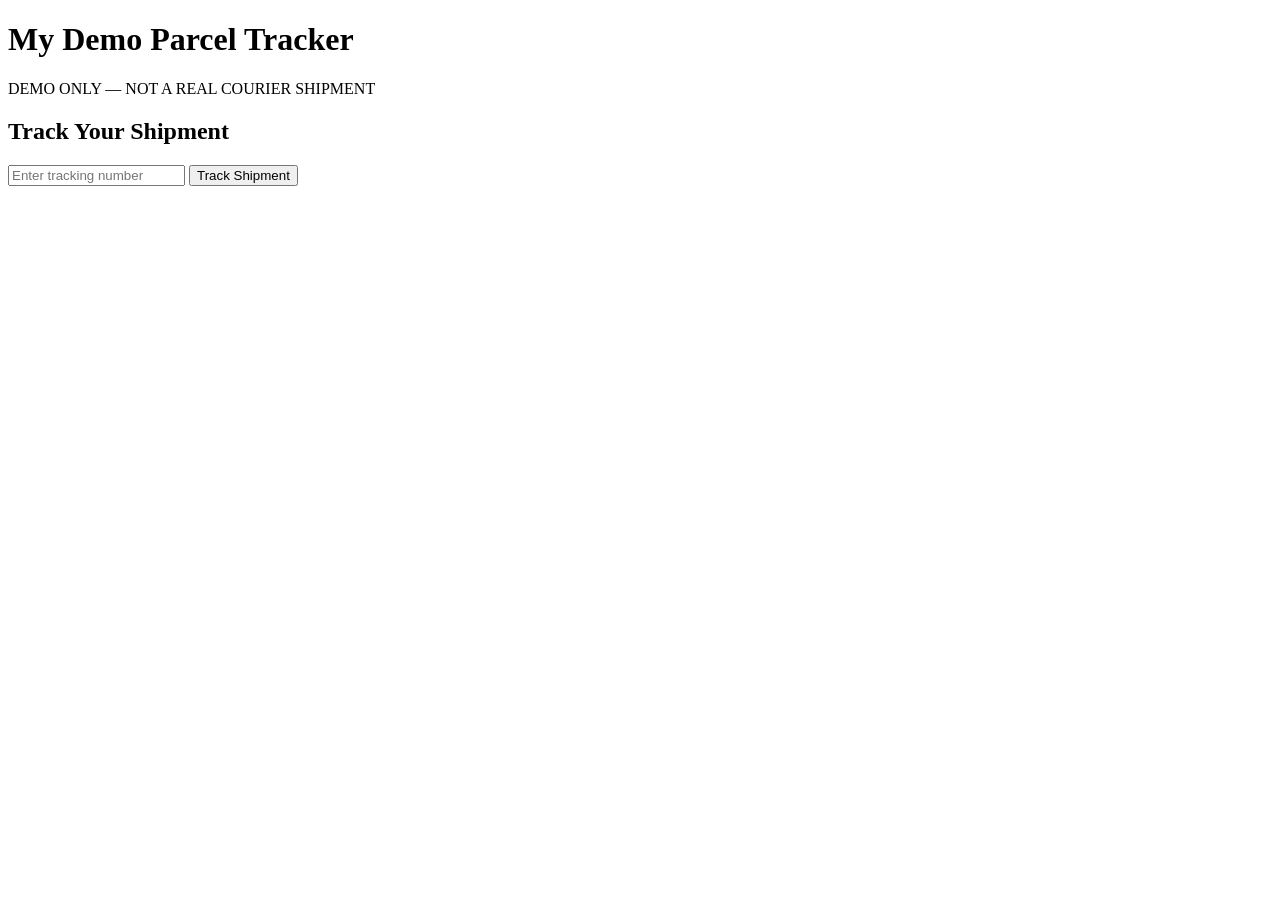
==== index.html @ f217de69 "Add files via upload" ====
<!DOCTYPE html>
<script src="script.js"></script>
<html>
<head>
    <title>My Demo Tracker</title>
</head>

<body>

    <h1>My Demo Parcel Tracker</h1>

    <p>DEMO ONLY — NOT A REAL COURIER SHIPMENT</p>

    <h2>Track Your Shipment</h2>

<input type="text" id="trackingCode" placeholder="Enter tracking number">
    <button onclick="trackShipment()">Track Shipment</button>
<div id="trackingResult"></div>

</body>
</html>
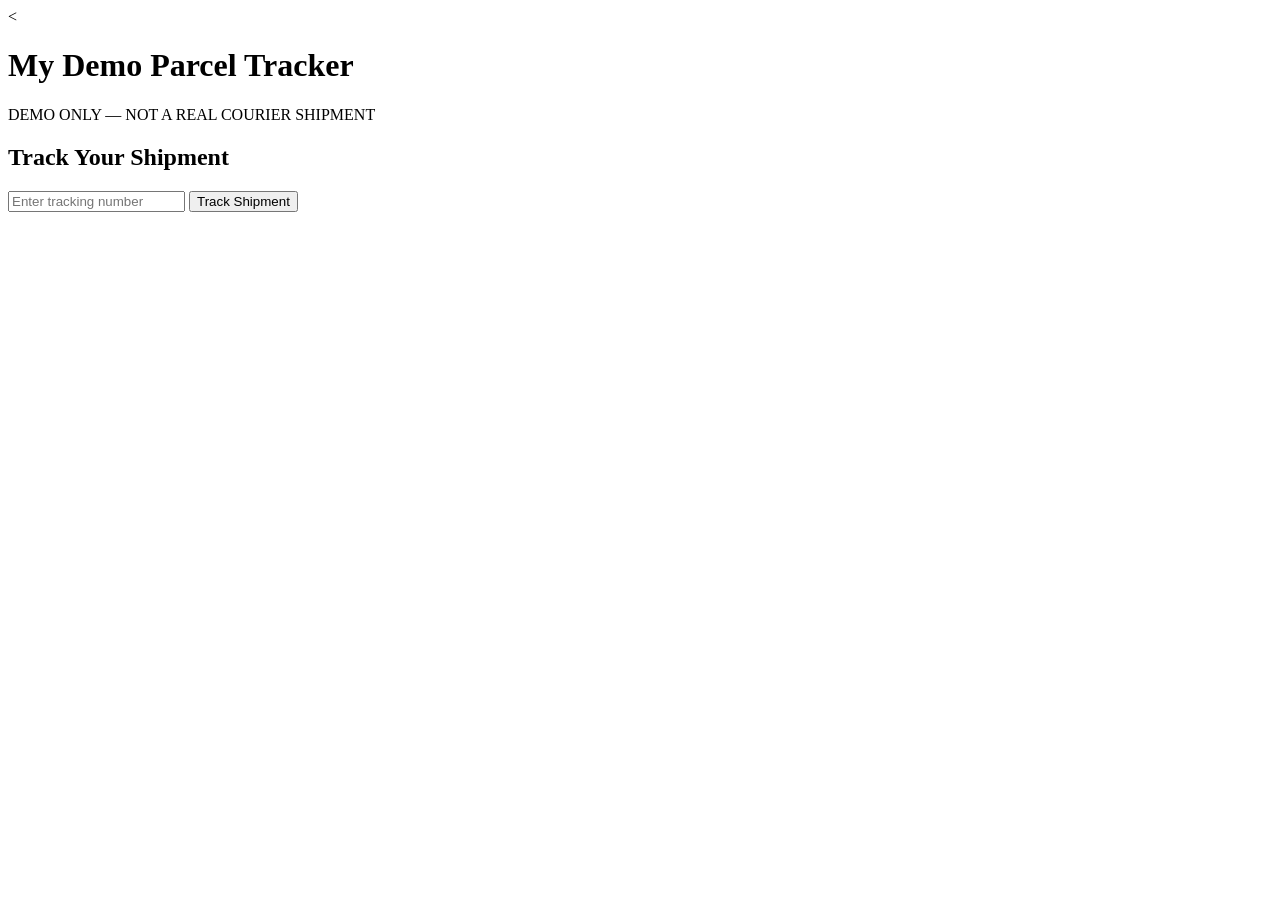
==== commit ef3b197a: "Add files via upload" ====
--- a/index.html
+++ b/index.html
@@ -1,8 +1,8 @@
-<!DOCTYPE html>
-<script src="script.js"></script>
+<<!DOCTYPE html>
 <html>
 <head>
     <title>My Demo Tracker</title>
+    <link rel="stylesheet" href="style.css">
 </head>
 
 <body>
@@ -13,9 +13,13 @@
 
     <h2>Track Your Shipment</h2>
 
-<input type="text" id="trackingCode" placeholder="Enter tracking number">
+    <input type="text" id="trackingCode" placeholder="Enter tracking number">
+
     <button onclick="trackShipment()">Track Shipment</button>
-<div id="trackingResult"></div>
+
+    <div id="trackingResult"></div>
+
+    <script src="script.js"></script>
 
 </body>
 </html>
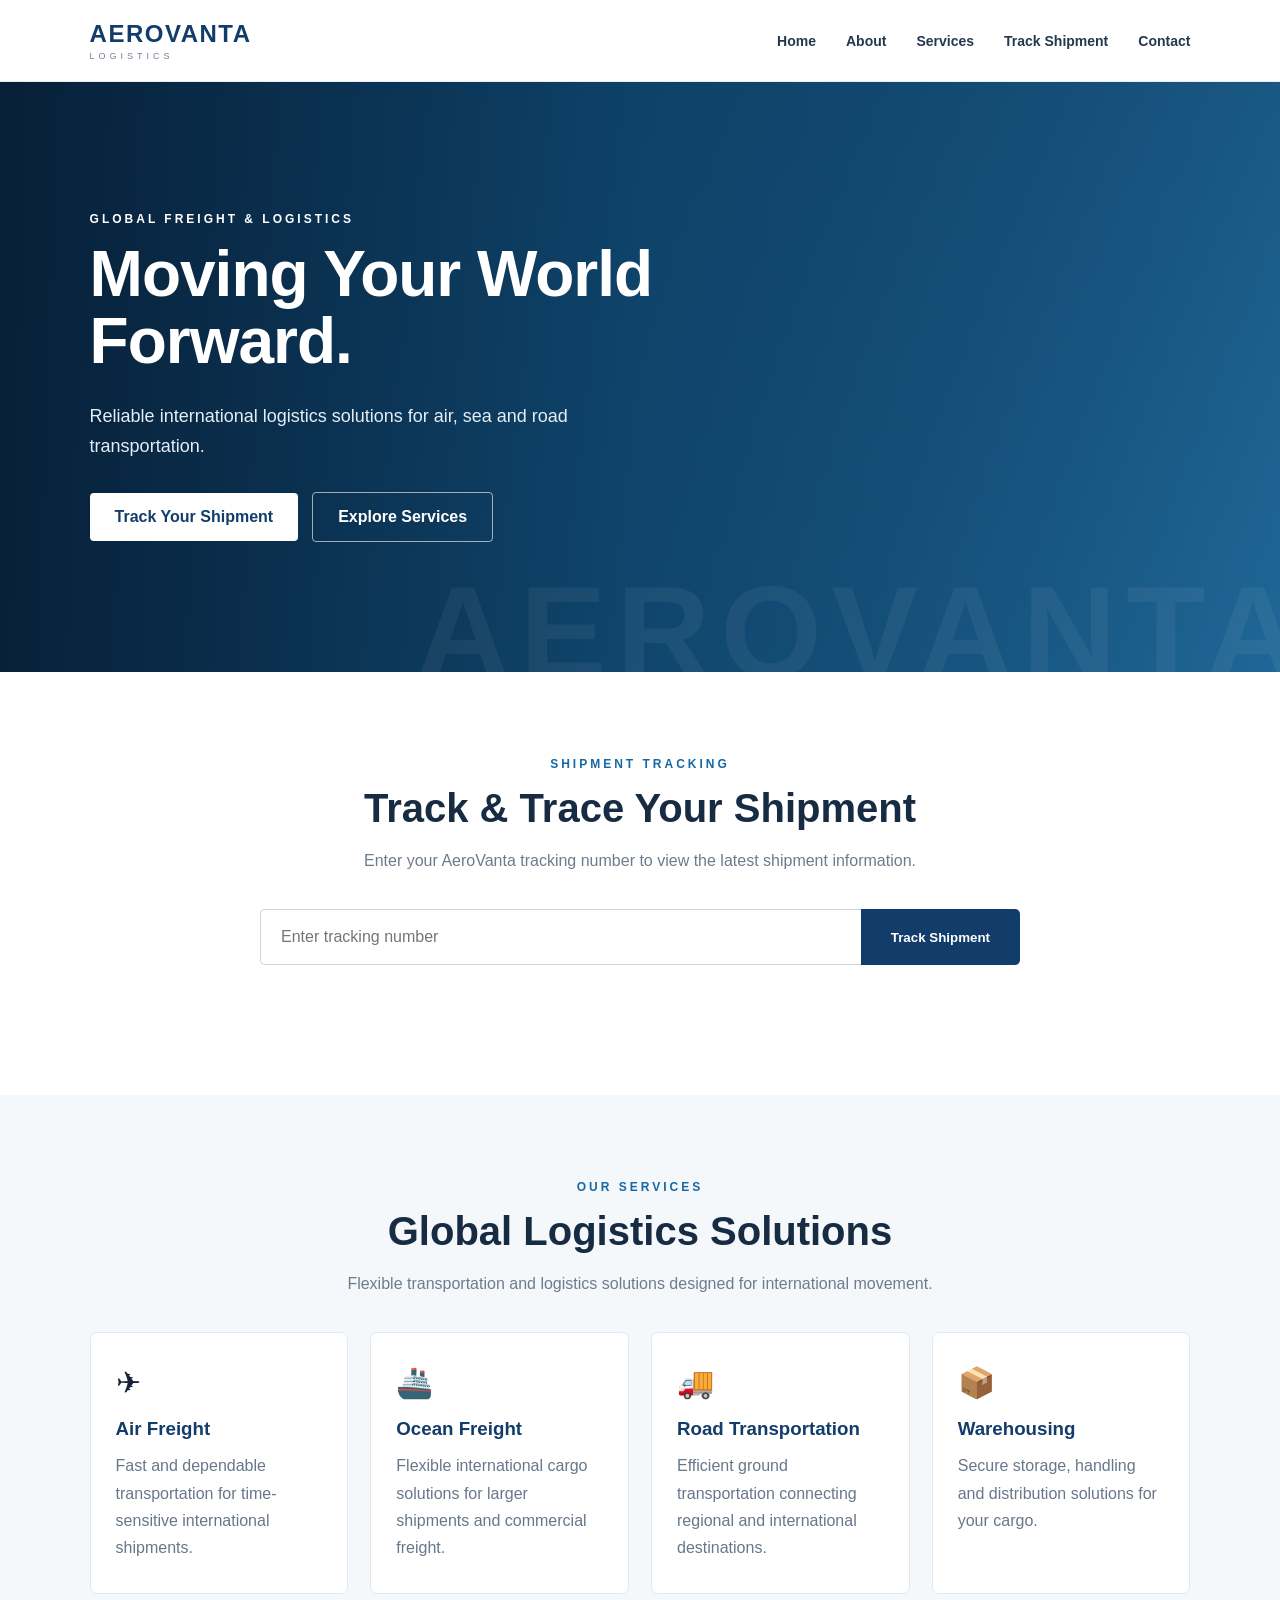
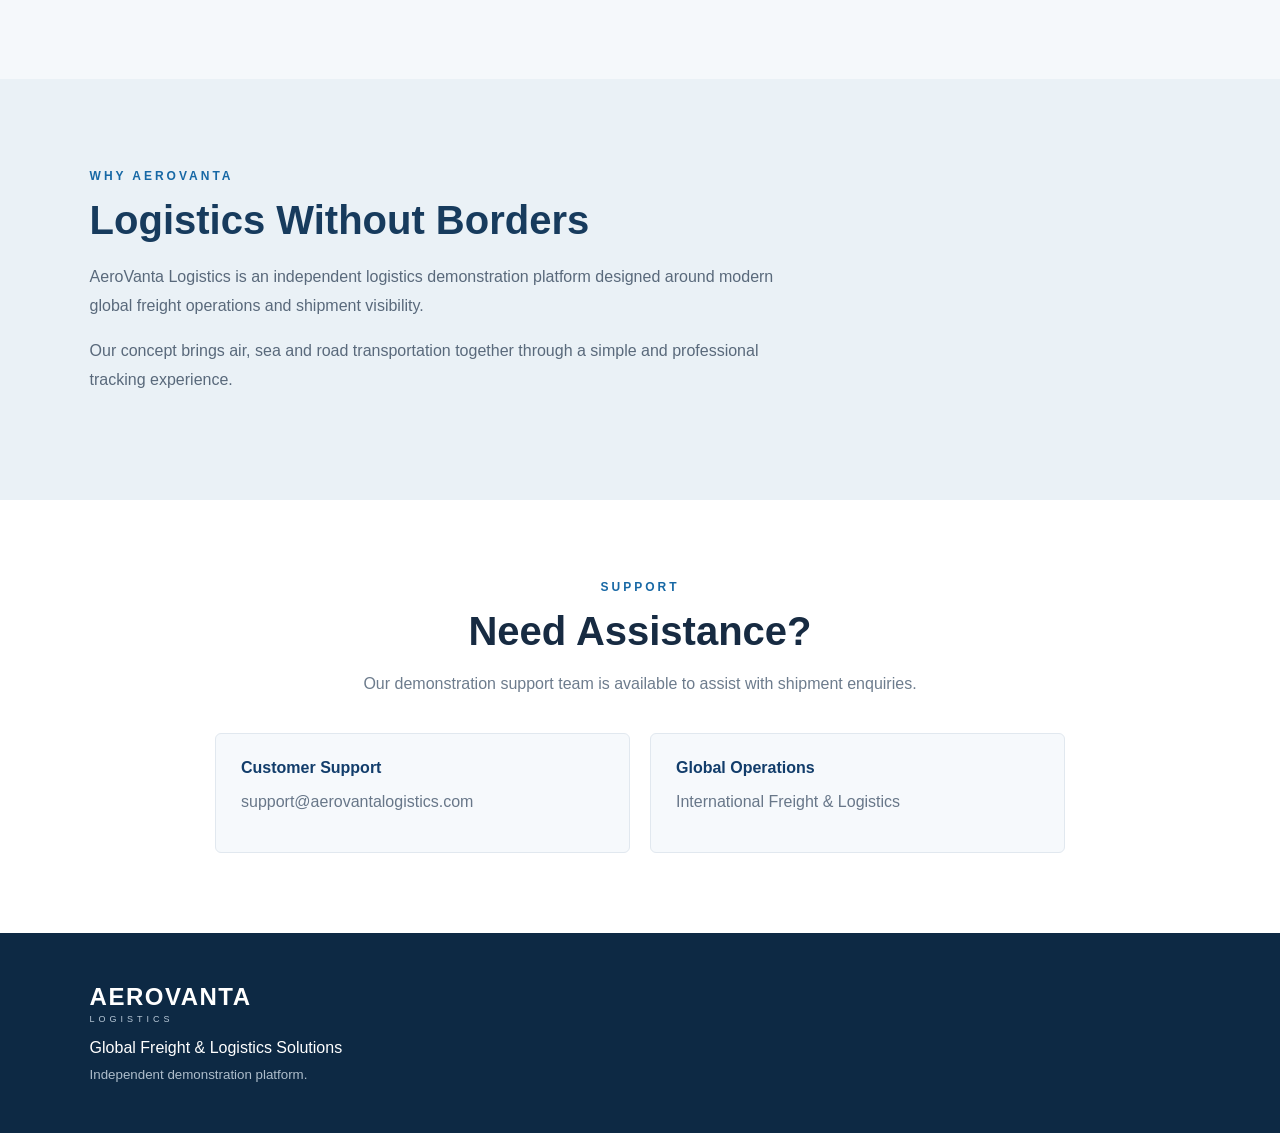
==== commit 5b674967: "Add files via upload" ====
--- a/index.html
+++ b/index.html
@@ -1,23 +1,316 @@
-<<!DOCTYPE html>
-<html>
+<!DOCTYPE html>
+<html lang="en">
 <head>
-    <title>My Demo Tracker</title>
+    <meta charset="UTF-8">
+    <meta name="viewport" content="width=device-width, initial-scale=1.0">
+
+    <title>AeroVanta Logistics</title>
+
     <link rel="stylesheet" href="style.css">
 </head>
 
 <body>
 
-    <h1>My Demo Parcel Tracker</h1>
-
-    <p>DEMO ONLY — NOT A REAL COURIER SHIPMENT</p>
-
-    <h2>Track Your Shipment</h2>
-
-    <input type="text" id="trackingCode" placeholder="Enter tracking number">
-
-    <button onclick="trackShipment()">Track Shipment</button>
-
-    <div id="trackingResult"></div>
+    <!-- HEADER -->
+
+    <header class="site-header">
+
+        <div class="logo">
+            <strong>AEROVANTA</strong>
+            <span>LOGISTICS</span>
+        </div>
+
+        <nav>
+            <a href="#">Home</a>
+            <a href="#about">About</a>
+            <a href="#services">Services</a>
+            <a href="#tracking">Track Shipment</a>
+            <a href="#contact">Contact</a>
+        </nav>
+
+    </header>
+
+
+    <!-- HERO -->
+
+    <section class="hero">
+
+        <div class="hero-overlay"></div>
+
+        <div class="hero-content">
+
+            <p class="eyebrow">
+                GLOBAL FREIGHT & LOGISTICS
+            </p>
+
+            <h1>
+                Moving Your World<br>
+                Forward.
+            </h1>
+
+            <p class="hero-text">
+                Reliable international logistics solutions for
+                air, sea and road transportation.
+            </p>
+
+            <div class="hero-actions">
+
+                <a href="#tracking" class="hero-button">
+                    Track Your Shipment
+                </a>
+
+                <a href="#services" class="hero-secondary">
+                    Explore Services
+                </a>
+
+            </div>
+
+        </div>
+
+    </section>
+
+
+    <!-- TRACKING -->
+
+    <section class="tracking-section" id="tracking">
+
+        <div class="section-heading">
+
+            <p class="eyebrow">
+                SHIPMENT TRACKING
+            </p>
+
+            <h2>
+                Track & Trace Your Shipment
+            </h2>
+
+            <p>
+                Enter your AeroVanta tracking number to view
+                the latest shipment information.
+            </p>
+
+        </div>
+
+
+        <div class="tracking-search">
+
+            <input
+                type="text"
+                id="trackingCode"
+                placeholder="Enter tracking number"
+            >
+
+            <button onclick="trackShipment()">
+                Track Shipment
+            </button>
+
+        </div>
+
+
+        <div id="trackingResult"></div>
+
+    </section>
+
+
+    <!-- SERVICES -->
+
+    <section class="services-section" id="services">
+
+        <div class="section-heading">
+
+            <p class="eyebrow">
+                OUR SERVICES
+            </p>
+
+            <h2>
+                Global Logistics Solutions
+            </h2>
+
+            <p>
+                Flexible transportation and logistics solutions
+                designed for international movement.
+            </p>
+
+        </div>
+
+
+        <div class="service-grid">
+
+            <div class="service-card">
+
+                <div class="service-icon">✈</div>
+
+                <h3>
+                    Air Freight
+                </h3>
+
+                <p>
+                    Fast and dependable transportation for
+                    time-sensitive international shipments.
+                </p>
+
+            </div>
+
+
+            <div class="service-card">
+
+                <div class="service-icon">🚢</div>
+
+                <h3>
+                    Ocean Freight
+                </h3>
+
+                <p>
+                    Flexible international cargo solutions
+                    for larger shipments and commercial freight.
+                </p>
+
+            </div>
+
+
+            <div class="service-card">
+
+                <div class="service-icon">🚚</div>
+
+                <h3>
+                    Road Transportation
+                </h3>
+
+                <p>
+                    Efficient ground transportation connecting
+                    regional and international destinations.
+                </p>
+
+            </div>
+
+
+            <div class="service-card">
+
+                <div class="service-icon">📦</div>
+
+                <h3>
+                    Warehousing
+                </h3>
+
+                <p>
+                    Secure storage, handling and distribution
+                    solutions for your cargo.
+                </p>
+
+            </div>
+
+        </div>
+
+    </section>
+
+
+    <!-- ABOUT -->
+
+    <section class="about-section" id="about">
+
+        <div class="about-content">
+
+            <p class="eyebrow">
+                WHY AEROVANTA
+            </p>
+
+            <h2>
+                Logistics Without Borders
+            </h2>
+
+            <p>
+                AeroVanta Logistics is an independent logistics
+                demonstration platform designed around modern
+                global freight operations and shipment visibility.
+            </p>
+
+            <p>
+                Our concept brings air, sea and road transportation
+                together through a simple and professional tracking
+                experience.
+            </p>
+
+        </div>
+
+    </section>
+
+
+    <!-- CONTACT -->
+
+    <section class="contact-section" id="contact">
+
+        <div class="section-heading">
+
+            <p class="eyebrow">
+                SUPPORT
+            </p>
+
+            <h2>
+                Need Assistance?
+            </h2>
+
+            <p>
+                Our demonstration support team is available to
+                assist with shipment enquiries.
+            </p>
+
+        </div>
+
+
+        <div class="contact-box">
+
+            <div>
+                <strong>
+                    Customer Support
+                </strong>
+
+                <p>
+                    support@aerovantalogistics.com
+                </p>
+            </div>
+
+
+            <div>
+                <strong>
+                    Global Operations
+                </strong>
+
+                <p>
+                    International Freight & Logistics
+                </p>
+            </div>
+
+        </div>
+
+    </section>
+
+
+    <!-- FOOTER -->
+
+    <footer>
+
+        <div class="footer-logo">
+
+            <strong>
+                AEROVANTA
+            </strong>
+
+            <span>
+                LOGISTICS
+            </span>
+
+        </div>
+
+        <p>
+            Global Freight & Logistics Solutions
+        </p>
+
+        <small>
+            Independent demonstration platform.
+        </small>
+
+    </footer>
+
 
     <script src="script.js"></script>
 
--- a/style.css
+++ b/style.css
@@ -0,0 +1,588 @@
+* {
+    box-sizing: border-box;
+}
+
+html {
+    scroll-behavior: smooth;
+}
+
+body {
+    margin: 0;
+    font-family: Arial, Helvetica, sans-serif;
+    color: #172334;
+    background: #f5f7fa;
+}
+
+
+/* =========================
+   HEADER
+========================= */
+
+.site-header {
+    display: flex;
+    justify-content: space-between;
+    align-items: center;
+    padding: 20px 7%;
+    background: #ffffff;
+    border-bottom: 1px solid #e8edf2;
+}
+
+.logo {
+    display: flex;
+    flex-direction: column;
+    color: #123d6b;
+    letter-spacing: 1.5px;
+}
+
+.logo strong {
+    font-size: 24px;
+}
+
+.logo span {
+    margin-top: 3px;
+    font-size: 9px;
+    letter-spacing: 4px;
+    color: #718096;
+}
+
+nav {
+    display: flex;
+    gap: 30px;
+}
+
+nav a {
+    color: #26384d;
+    text-decoration: none;
+    font-size: 14px;
+    font-weight: 600;
+}
+
+nav a:hover {
+    color: #1464a5;
+}
+
+
+/* =========================
+   HERO
+========================= */
+
+.hero {
+    position: relative;
+    min-height: 590px;
+    display: flex;
+    align-items: center;
+    padding: 90px 7%;
+    background:
+        linear-gradient(
+            90deg,
+            rgba(7, 31, 55, 0.96),
+            rgba(12, 63, 101, 0.78),
+            rgba(12, 63, 101, 0.25)
+        ),
+        linear-gradient(135deg, #0c3558, #2675a8);
+    color: white;
+    overflow: hidden;
+}
+
+.hero::after {
+    content: "AEROVANTA";
+    position: absolute;
+    right: -30px;
+    bottom: -35px;
+    font-size: 130px;
+    font-weight: bold;
+    letter-spacing: 10px;
+    opacity: 0.05;
+}
+
+.hero-content {
+    position: relative;
+    z-index: 2;
+    max-width: 700px;
+}
+
+.eyebrow {
+    margin: 0 0 15px;
+    font-size: 12px;
+    font-weight: bold;
+    letter-spacing: 3px;
+}
+
+.hero h1 {
+    margin: 0 0 25px;
+    font-size: 64px;
+    line-height: 1.05;
+    letter-spacing: -1px;
+}
+
+.hero-text {
+    max-width: 560px;
+    margin-bottom: 30px;
+    font-size: 18px;
+    line-height: 1.7;
+    color: #e5eef6;
+}
+
+.hero-actions {
+    display: flex;
+    gap: 14px;
+    align-items: center;
+}
+
+.hero-button,
+.hero-secondary {
+    display: inline-block;
+    padding: 15px 25px;
+    text-decoration: none;
+    font-weight: bold;
+    border-radius: 4px;
+}
+
+.hero-button {
+    background: white;
+    color: #123d6b;
+}
+
+.hero-secondary {
+    border: 1px solid rgba(255,255,255,0.6);
+    color: white;
+}
+
+
+/* =========================
+   SECTION HEADINGS
+========================= */
+
+.section-heading {
+    max-width: 750px;
+    margin: 0 auto 35px;
+    text-align: center;
+}
+
+.section-heading .eyebrow {
+    color: #1768a5;
+}
+
+.section-heading h2 {
+    margin: 8px 0 15px;
+    color: #172b42;
+    font-size: 40px;
+}
+
+.section-heading p:not(.eyebrow) {
+    color: #6d7c8d;
+    line-height: 1.7;
+}
+
+
+/* =========================
+   TRACKING
+========================= */
+
+.tracking-section {
+    padding: 85px 7%;
+    background: white;
+}
+
+.tracking-search {
+    display: flex;
+    max-width: 760px;
+    margin: 0 auto;
+}
+
+.tracking-search input {
+    flex: 1;
+    min-width: 0;
+    padding: 18px 20px;
+    border: 1px solid #cbd5df;
+    border-right: none;
+    border-radius: 5px 0 0 5px;
+    outline: none;
+    font-size: 16px;
+}
+
+.tracking-search input:focus {
+    border-color: #1768a5;
+}
+
+.tracking-search button {
+    padding: 18px 30px;
+    border: none;
+    border-radius: 0 5px 5px 0;
+    background: #123d6b;
+    color: white;
+    font-weight: bold;
+    cursor: pointer;
+}
+
+.tracking-search button:hover {
+    background: #1768a5;
+}
+
+
+/* =========================
+   TRACKING RESULT
+========================= */
+
+#trackingResult {
+    max-width: 950px;
+    margin: 45px auto 0;
+    text-align: left;
+}
+
+.shipment-result {
+    overflow: hidden;
+    background: white;
+    border: 1px solid #dce5ed;
+    border-radius: 8px;
+    box-shadow: 0 10px 35px rgba(20, 50, 80, 0.08);
+}
+
+.shipment-header {
+    padding: 25px 30px;
+    background: #123d6b;
+    color: white;
+}
+
+.shipment-header h3 {
+    margin: 0 0 8px;
+    font-size: 24px;
+}
+
+.shipment-header p {
+    margin: 0;
+    color: #d9e8f5;
+}
+
+.shipment-body {
+    padding: 30px;
+}
+
+.shipment-grid {
+    display: grid;
+    grid-template-columns: repeat(2, 1fr);
+    gap: 20px;
+}
+
+.info-card {
+    padding: 22px;
+    background: #f7fafd;
+    border: 1px solid #e1e8ef;
+    border-radius: 6px;
+}
+
+.info-card h4 {
+    margin: 0 0 12px;
+    color: #1768a5;
+    font-size: 17px;
+}
+
+.info-card p {
+    margin: 7px 0;
+    color: #556577;
+    line-height: 1.5;
+}
+
+.status-panel {
+    margin-top: 25px;
+    padding: 24px;
+    background: #edf6fc;
+    border-left: 4px solid #1768a5;
+}
+
+.status-panel h4 {
+    margin: 0 0 10px;
+    color: #1768a5;
+}
+
+.status-panel strong {
+    font-size: 20px;
+    color: #173b5d;
+}
+
+
+/* =========================
+   TIMELINE
+========================= */
+
+.shipment-result h4.section-title {
+    margin: 35px 0 20px;
+    color: #173b5d;
+    font-size: 20px;
+}
+
+.timeline {
+    position: relative;
+    padding-left: 35px;
+}
+
+.timeline::before {
+    content: "";
+    position: absolute;
+    left: 9px;
+    top: 8px;
+    bottom: 8px;
+    width: 2px;
+    background: #d8e1e9;
+}
+
+.timeline-item {
+    position: relative;
+    min-height: 65px;
+    padding-bottom: 22px;
+}
+
+.timeline-dot {
+    position: absolute;
+    left: -35px;
+    top: 2px;
+    width: 20px;
+    height: 20px;
+    background: white;
+    border: 3px solid #c8d3de;
+    border-radius: 50%;
+}
+
+.timeline-item.completed .timeline-dot {
+    background: #1768a5;
+    border-color: #1768a5;
+}
+
+.timeline-item.active .timeline-dot {
+    background: #f0b429;
+    border-color: #f0b429;
+    box-shadow: 0 0 0 5px rgba(240, 180, 41, 0.15);
+}
+
+.timeline-content strong {
+    display: block;
+    color: #7c8996;
+    font-size: 15px;
+}
+
+.timeline-item.completed .timeline-content strong {
+    color: #1768a5;
+}
+
+.timeline-item.active .timeline-content strong {
+    color: #b77900;
+}
+
+
+/* =========================
+   SERVICES
+========================= */
+
+.services-section {
+    padding: 85px 7%;
+    background: #f5f8fb;
+}
+
+.service-grid {
+    display: grid;
+    grid-template-columns: repeat(4, 1fr);
+    gap: 22px;
+}
+
+.service-card {
+    padding: 32px 25px;
+    background: white;
+    border: 1px solid #e1e8ef;
+    border-radius: 7px;
+    transition: 0.2s ease;
+}
+
+.service-card:hover {
+    transform: translateY(-4px);
+    box-shadow: 0 12px 30px rgba(20, 50, 80, 0.08);
+}
+
+.service-icon {
+    margin-bottom: 18px;
+    font-size: 30px;
+}
+
+.service-card h3 {
+    margin: 0 0 12px;
+    color: #123d6b;
+}
+
+.service-card p {
+    margin: 0;
+    color: #687789;
+    line-height: 1.7;
+}
+
+
+/* =========================
+   ABOUT
+========================= */
+
+.about-section {
+    padding: 90px 7%;
+    background: #eaf1f6;
+}
+
+.about-content {
+    max-width: 720px;
+}
+
+.about-content .eyebrow {
+    color: #1768a5;
+}
+
+.about-content h2 {
+    margin: 8px 0 20px;
+    font-size: 40px;
+    color: #173b5d;
+}
+
+.about-content p:not(.eyebrow) {
+    color: #59697b;
+    line-height: 1.8;
+}
+
+
+/* =========================
+   CONTACT
+========================= */
+
+.contact-section {
+    padding: 80px 7%;
+    background: white;
+}
+
+.contact-box {
+    display: grid;
+    grid-template-columns: repeat(2, 1fr);
+    max-width: 850px;
+    margin: auto;
+    gap: 20px;
+}
+
+.contact-box > div {
+    padding: 25px;
+    background: #f6f9fc;
+    border: 1px solid #e1e8ef;
+    border-radius: 6px;
+}
+
+.contact-box strong {
+    color: #123d6b;
+}
+
+.contact-box p {
+    color: #687789;
+}
+
+
+/* =========================
+   FOOTER
+========================= */
+
+footer {
+    padding: 50px 7%;
+    background: #0d2944;
+    color: white;
+}
+
+.footer-logo {
+    display: flex;
+    flex-direction: column;
+}
+
+.footer-logo strong {
+    font-size: 24px;
+    letter-spacing: 1.5px;
+}
+
+.footer-logo span {
+    margin-top: 3px;
+    font-size: 9px;
+    letter-spacing: 4px;
+    color: #b9c9d8;
+}
+
+footer p {
+    margin: 15px 0 8px;
+}
+
+footer small {
+    color: #aebdcb;
+}
+
+
+/* =========================
+   MOBILE
+========================= */
+
+@media (max-width: 850px) {
+
+    .site-header {
+        flex-direction: column;
+        gap: 20px;
+    }
+
+    nav {
+        flex-wrap: wrap;
+        justify-content: center;
+        gap: 15px;
+    }
+
+    .hero {
+        min-height: 520px;
+        padding: 70px 7%;
+    }
+
+    .hero h1 {
+        font-size: 46px;
+    }
+
+    .service-grid {
+        grid-template-columns: repeat(2, 1fr);
+    }
+
+    .shipment-grid,
+    .contact-box {
+        grid-template-columns: 1fr;
+    }
+}
+
+
+@media (max-width: 600px) {
+
+    .hero h1 {
+        font-size: 38px;
+    }
+
+    .hero-actions {
+        flex-direction: column;
+        align-items: flex-start;
+    }
+
+    .tracking-search {
+        flex-direction: column;
+        gap: 10px;
+    }
+
+    .tracking-search input,
+    .tracking-search button {
+        width: 100%;
+        border-radius: 5px;
+        border: 1px solid #cbd5df;
+    }
+
+    .service-grid {
+        grid-template-columns: 1fr;
+    }
+
+    .section-heading h2,
+    .about-content h2 {
+        font-size: 30px;
+    }
+
+    .shipment-body,
+    .shipment-header {
+        padding: 22px;
+    }
+}
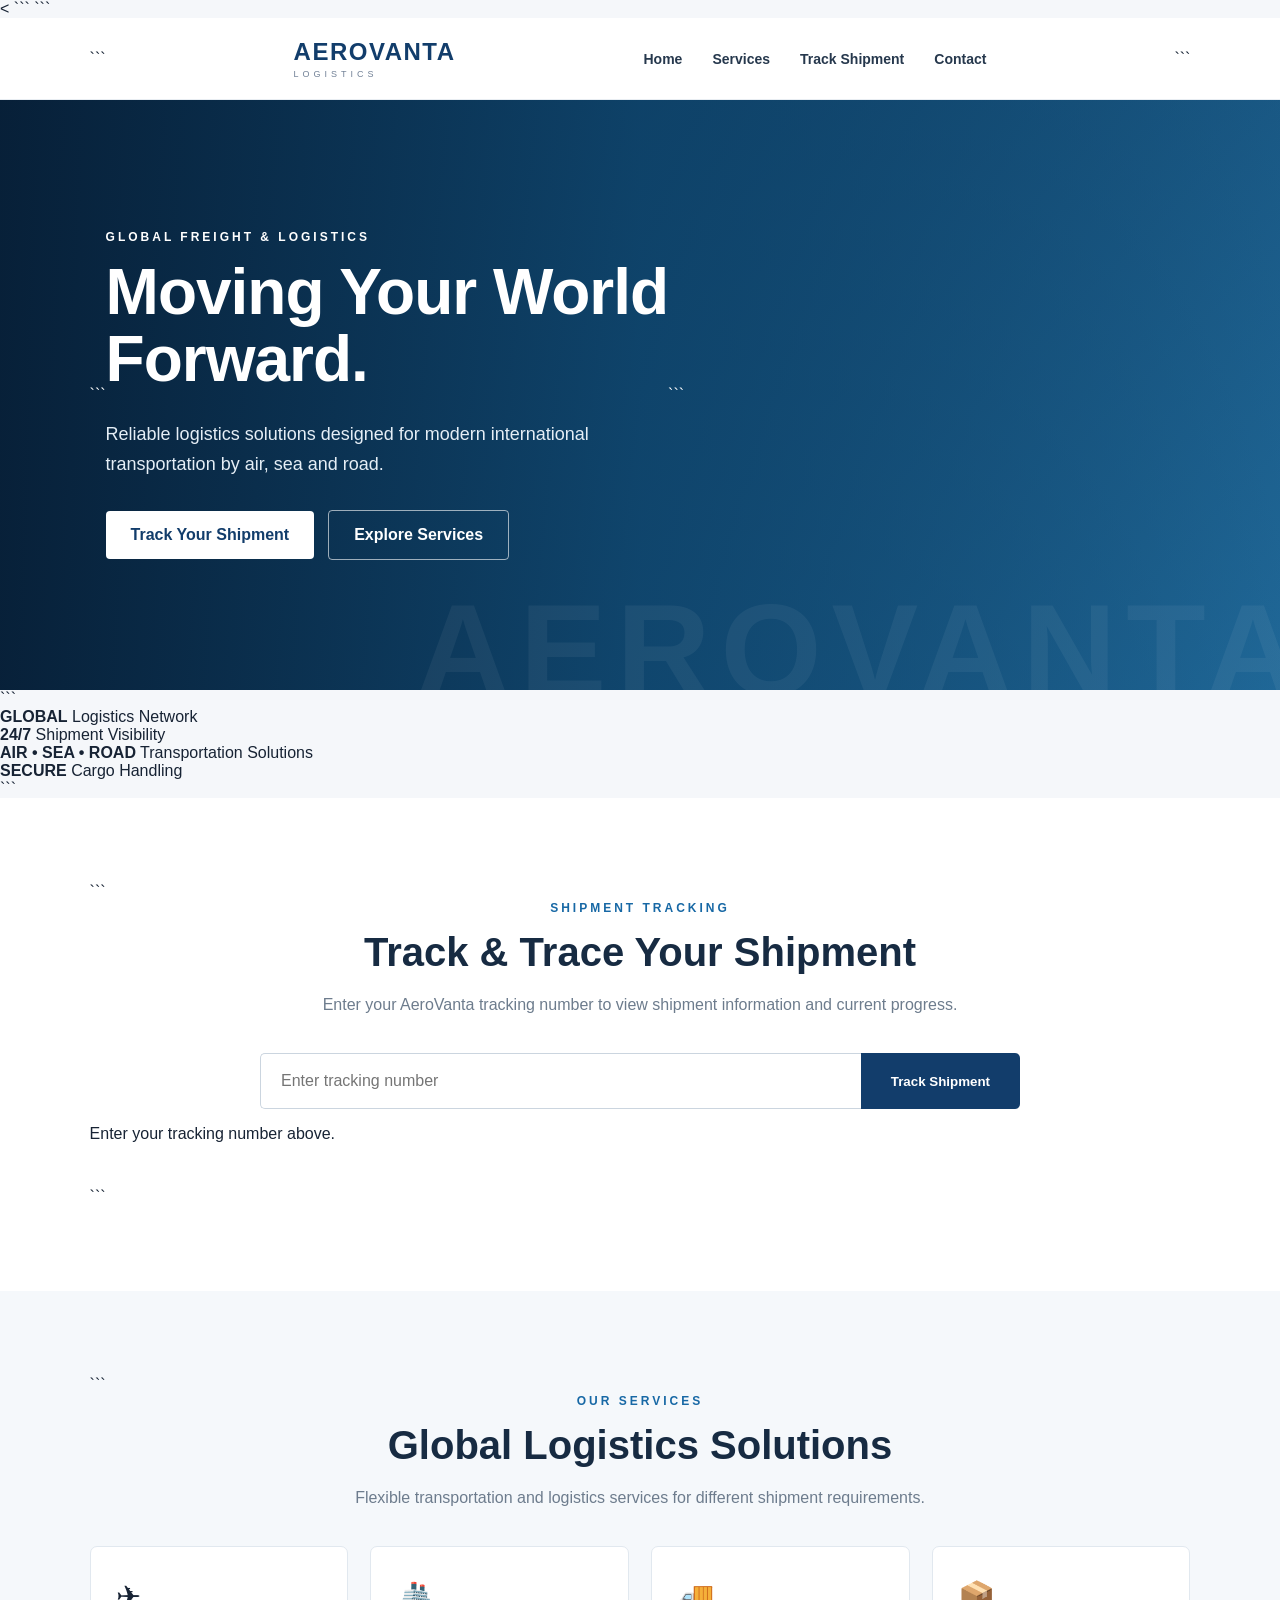
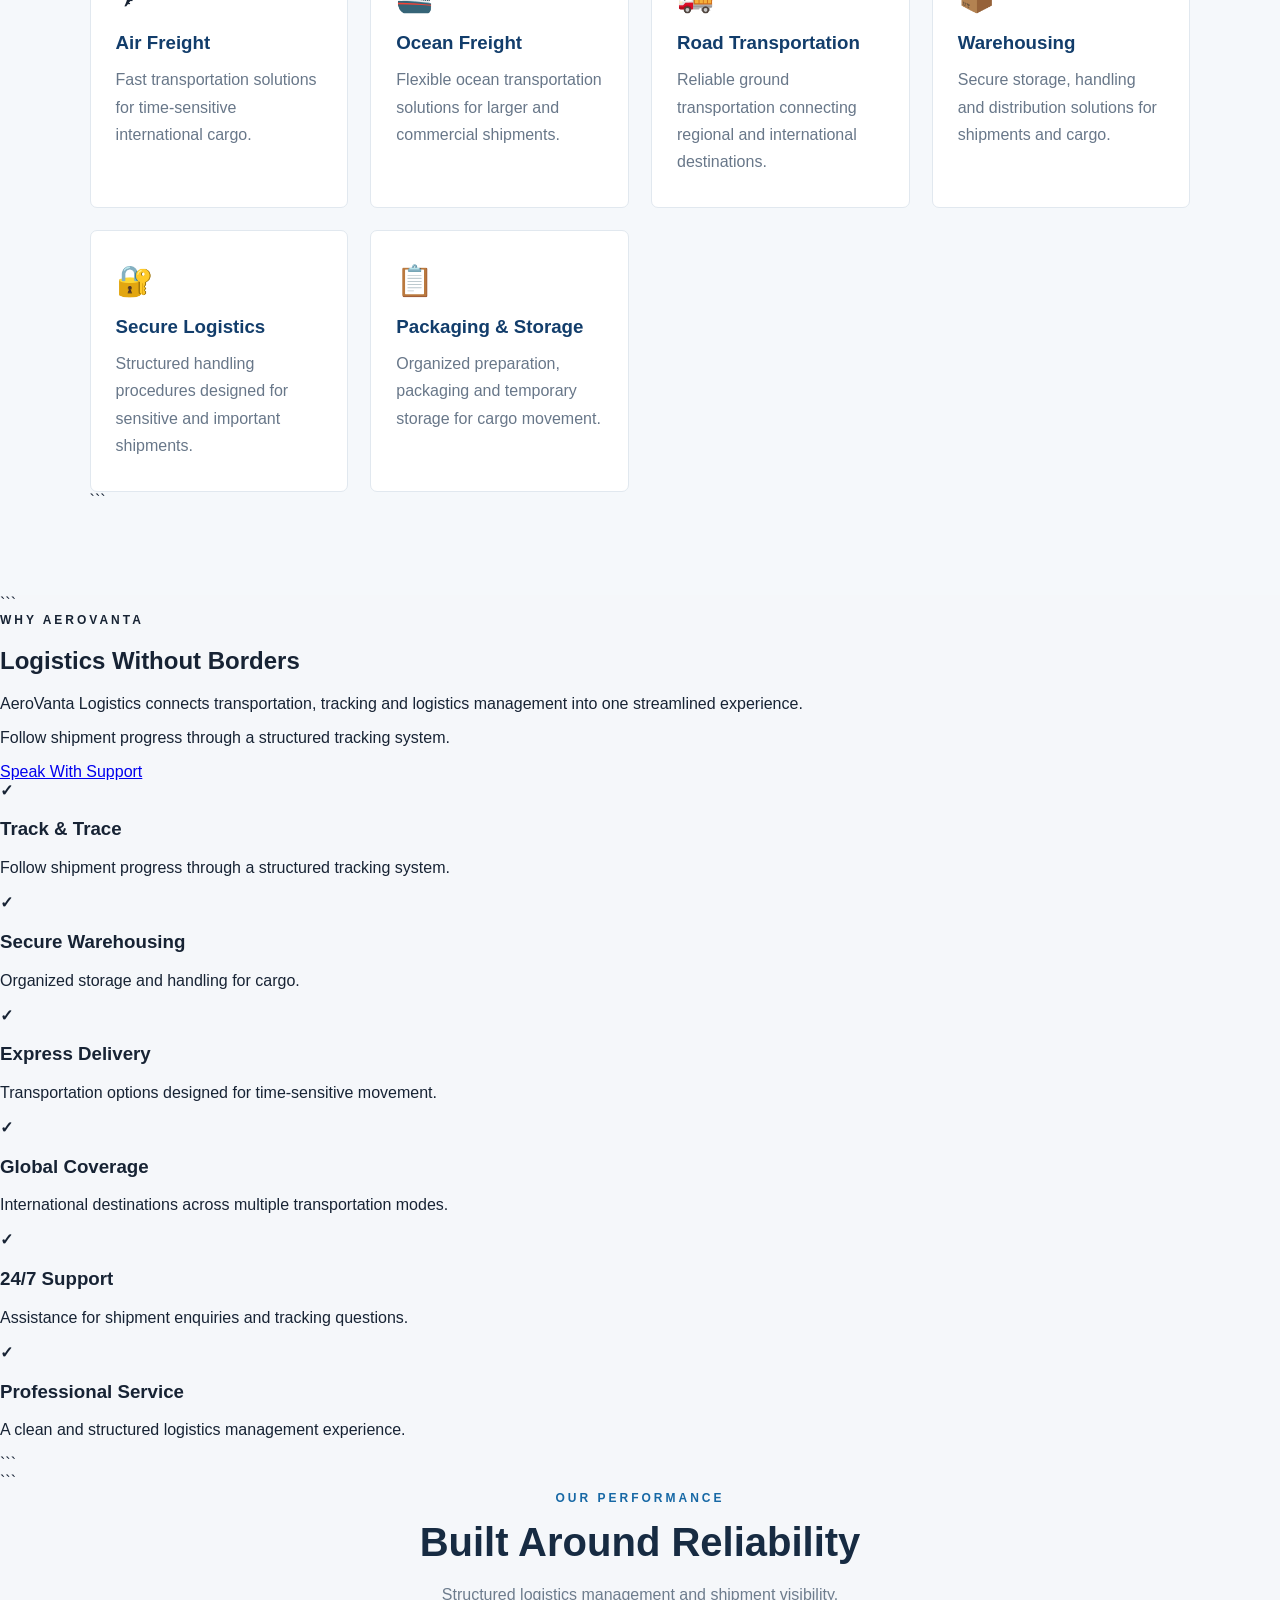
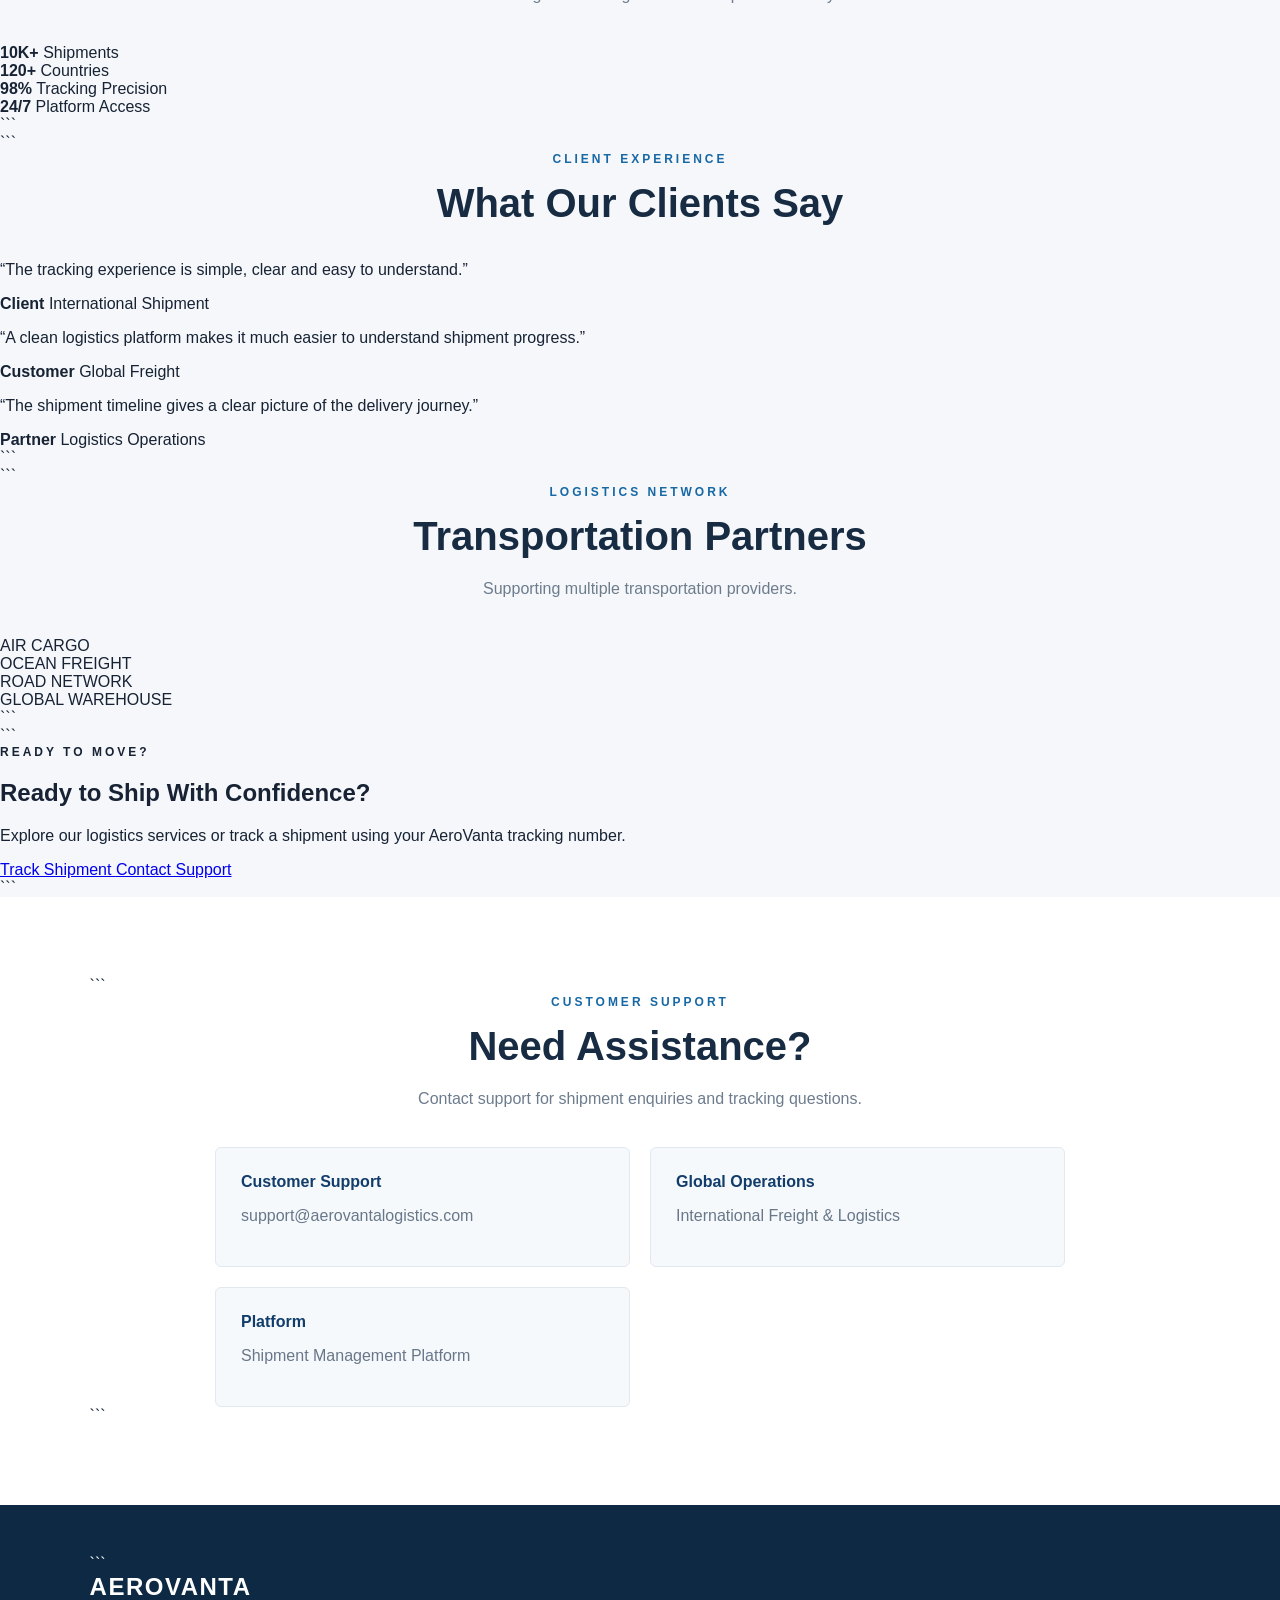
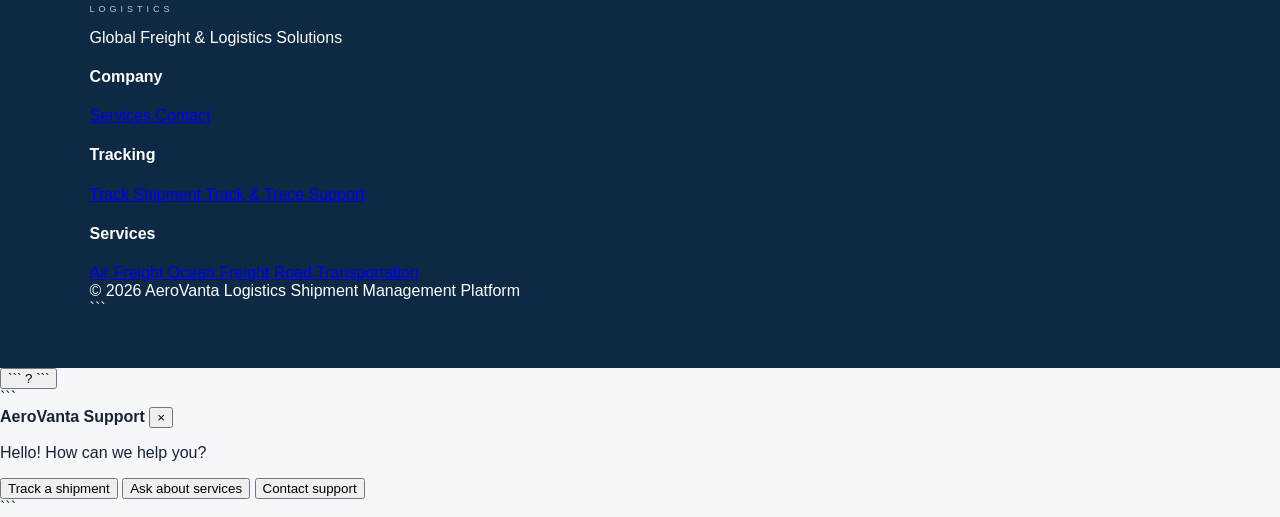
==== commit 072be947: "Add files via upload" ====
--- a/index.html
+++ b/index.html
@@ -1,293 +1,690 @@
-<!DOCTYPE html>
+<<!DOCTYPE html>
+
 <html lang="en">
 <head>
     <meta charset="UTF-8">
     <meta name="viewport" content="width=device-width, initial-scale=1.0">
 
-    <title>AeroVanta Logistics</title>
-
-    <link rel="stylesheet" href="style.css">
+```
+<title>AeroVanta Logistics | Global Freight & Logistics</title>
+
+<meta
+    name="description"
+    content="AeroVanta Logistics provides freight, shipment tracking and logistics services."
+>
+
+<link rel="stylesheet" href="style.css">
+```
+
 </head>
 
 <body>
 
-    <!-- HEADER -->
-
-    <header class="site-header">
-
-        <div class="logo">
-            <strong>AEROVANTA</strong>
-            <span>LOGISTICS</span>
-        </div>
-
-        <nav>
-            <a href="#">Home</a>
-            <a href="#about">About</a>
-            <a href="#services">Services</a>
-            <a href="#tracking">Track Shipment</a>
-            <a href="#contact">Contact</a>
-        </nav>
-
-    </header>
-
-
-    <!-- HERO -->
-
-    <section class="hero">
-
-        <div class="hero-overlay"></div>
-
-        <div class="hero-content">
-
-            <p class="eyebrow">
-                GLOBAL FREIGHT & LOGISTICS
-            </p>
-
-            <h1>
-                Moving Your World<br>
-                Forward.
-            </h1>
-
-            <p class="hero-text">
-                Reliable international logistics solutions for
-                air, sea and road transportation.
-            </p>
-
-            <div class="hero-actions">
-
-                <a href="#tracking" class="hero-button">
-                    Track Your Shipment
-                </a>
-
-                <a href="#services" class="hero-secondary">
-                    Explore Services
-                </a>
-
-            </div>
-
-        </div>
-
-    </section>
-
-
-    <!-- TRACKING -->
-
-    <section class="tracking-section" id="tracking">
-
-        <div class="section-heading">
-
-            <p class="eyebrow">
-                SHIPMENT TRACKING
-            </p>
-
-            <h2>
-                Track & Trace Your Shipment
-            </h2>
-
-            <p>
-                Enter your AeroVanta tracking number to view
-                the latest shipment information.
-            </p>
-
-        </div>
-
-
-        <div class="tracking-search">
-
-            <input
-                type="text"
-                id="trackingCode"
-                placeholder="Enter tracking number"
-            >
-
-            <button onclick="trackShipment()">
-                Track Shipment
-            </button>
-
-        </div>
-
-
-        <div id="trackingResult"></div>
-
-    </section>
-
-
-    <!-- SERVICES -->
-
-    <section class="services-section" id="services">
-
-        <div class="section-heading">
-
-            <p class="eyebrow">
-                OUR SERVICES
-            </p>
-
-            <h2>
-                Global Logistics Solutions
-            </h2>
-
-            <p>
-                Flexible transportation and logistics solutions
-                designed for international movement.
-            </p>
-
-        </div>
-
-
-        <div class="service-grid">
-
-            <div class="service-card">
-
-                <div class="service-icon">✈</div>
-
-                <h3>
-                    Air Freight
-                </h3>
-
-                <p>
-                    Fast and dependable transportation for
-                    time-sensitive international shipments.
-                </p>
-
-            </div>
-
-
-            <div class="service-card">
-
-                <div class="service-icon">🚢</div>
-
-                <h3>
-                    Ocean Freight
-                </h3>
-
-                <p>
-                    Flexible international cargo solutions
-                    for larger shipments and commercial freight.
-                </p>
-
-            </div>
-
-
-            <div class="service-card">
-
-                <div class="service-icon">🚚</div>
-
-                <h3>
-                    Road Transportation
-                </h3>
-
-                <p>
-                    Efficient ground transportation connecting
-                    regional and international destinations.
-                </p>
-
-            </div>
-
-
-            <div class="service-card">
-
-                <div class="service-icon">📦</div>
-
-                <h3>
-                    Warehousing
-                </h3>
-
-                <p>
-                    Secure storage, handling and distribution
-                    solutions for your cargo.
-                </p>
-
-            </div>
-
-        </div>
-
-    </section>
-
-
-    <!-- ABOUT -->
-
-    <section class="about-section" id="about">
-
-        <div class="about-content">
-
-            <p class="eyebrow">
-                WHY AEROVANTA
-            </p>
-
-            <h2>
-                Logistics Without Borders
-            </h2>
-
-            <p>
-                AeroVanta Logistics is an independent logistics
-                demonstration platform designed around modern
-                global freight operations and shipment visibility.
-            </p>
-
-            <p>
-                Our concept brings air, sea and road transportation
-                together through a simple and professional tracking
-                experience.
-            </p>
-
-        </div>
-
-    </section>
-
-
-    <!-- CONTACT -->
-
-    <section class="contact-section" id="contact">
-
-        <div class="section-heading">
-
-            <p class="eyebrow">
-                SUPPORT
-            </p>
-
-            <h2>
-                Need Assistance?
-            </h2>
-
-            <p>
-                Our demonstration support team is available to
-                assist with shipment enquiries.
-            </p>
-
-        </div>
-
-
-        <div class="contact-box">
-
-            <div>
-                <strong>
-                    Customer Support
-                </strong>
-
-                <p>
-                    support@aerovantalogistics.com
-                </p>
-            </div>
-
-
-            <div>
-                <strong>
-                    Global Operations
-                </strong>
-
-                <p>
-                    International Freight & Logistics
-                </p>
-            </div>
-
-        </div>
-
-    </section>
-
-
-    <!-- FOOTER -->
-
-    <footer>
+<!-- =========================
+     HEADER
+========================== -->
+
+<header class="site-header">
+
+```
+<div class="logo">
+    <strong>AEROVANTA</strong>
+    <span>LOGISTICS</span>
+</div>
+
+<nav class="main-nav">
+    <a href="#">Home</a>
+    <a href="#services">Services</a>
+    <a href="#tracking">Track Shipment</a>
+    <a href="#contact">Contact</a>
+</nav>
+```
+
+</header>
+
+<!-- =========================
+     HERO
+========================== -->
+
+<section class="hero">
+
+```
+<div class="hero-overlay"></div>
+
+<div class="hero-content">
+
+    <p class="eyebrow">
+        GLOBAL FREIGHT & LOGISTICS
+    </p>
+
+    <h1>
+        Moving Your World
+        <br>
+        Forward.
+    </h1>
+
+    <p class="hero-text">
+        Reliable logistics solutions designed for
+        modern international transportation by air,
+        sea and road.
+    </p>
+
+    <div class="hero-actions">
+
+        <a href="#tracking" class="hero-button">
+            Track Your Shipment
+        </a>
+
+        <a href="#services" class="hero-secondary">
+            Explore Services
+        </a>
+
+    </div>
+
+</div>
+```
+
+</section>
+
+<!-- =========================
+     TRUST BAR
+========================== -->
+
+<section class="trust-bar">
+
+```
+<div class="trust-item">
+    <strong>GLOBAL</strong>
+    <span>Logistics Network</span>
+</div>
+
+<div class="trust-item">
+    <strong>24/7</strong>
+    <span>Shipment Visibility</span>
+</div>
+
+<div class="trust-item">
+    <strong>AIR • SEA • ROAD</strong>
+    <span>Transportation Solutions</span>
+</div>
+
+<div class="trust-item">
+    <strong>SECURE</strong>
+    <span>Cargo Handling</span>
+</div>
+```
+
+</section>
+
+<!-- =========================
+     TRACKING
+========================== -->
+
+<section class="tracking-section" id="tracking">
+
+```
+<div class="section-heading">
+
+    <p class="eyebrow">
+        SHIPMENT TRACKING
+    </p>
+
+    <h2>
+        Track & Trace Your Shipment
+    </h2>
+
+    <p>
+        Enter your AeroVanta tracking number to view
+        shipment information and current progress.
+    </p>
+
+</div>
+
+
+<div class="tracking-search">
+
+    <input
+        type="text"
+        id="trackingCode"
+        placeholder="Enter tracking number"
+        autocomplete="off"
+    >
+
+    <button onclick="trackShipment()">
+        Track Shipment
+    </button>
+
+</div>
+
+
+<p class="tracking-note">
+    Enter your tracking number above.
+</p>
+
+
+<div id="trackingResult"></div>
+```
+
+</section>
+
+<!-- =========================
+     SERVICES
+========================== -->
+
+<section class="services-section" id="services">
+
+```
+<div class="section-heading">
+
+    <p class="eyebrow">
+        OUR SERVICES
+    </p>
+
+    <h2>
+        Global Logistics Solutions
+    </h2>
+
+    <p>
+        Flexible transportation and logistics services
+        for different shipment requirements.
+    </p>
+
+</div>
+
+
+<div class="service-grid">
+
+    <div class="service-card">
+
+        <div class="service-icon">
+            ✈
+        </div>
+
+        <h3>
+            Air Freight
+        </h3>
+
+        <p>
+            Fast transportation solutions for
+            time-sensitive international cargo.
+        </p>
+
+    </div>
+
+
+    <div class="service-card">
+
+        <div class="service-icon">
+            🚢
+        </div>
+
+        <h3>
+            Ocean Freight
+        </h3>
+
+        <p>
+            Flexible ocean transportation solutions
+            for larger and commercial shipments.
+        </p>
+
+    </div>
+
+
+    <div class="service-card">
+
+        <div class="service-icon">
+            🚚
+        </div>
+
+        <h3>
+            Road Transportation
+        </h3>
+
+        <p>
+            Reliable ground transportation connecting
+            regional and international destinations.
+        </p>
+
+    </div>
+
+
+    <div class="service-card">
+
+        <div class="service-icon">
+            📦
+        </div>
+
+        <h3>
+            Warehousing
+        </h3>
+
+        <p>
+            Secure storage, handling and distribution
+            solutions for shipments and cargo.
+        </p>
+
+    </div>
+
+
+    <div class="service-card">
+
+        <div class="service-icon">
+            🔐
+        </div>
+
+        <h3>
+            Secure Logistics
+        </h3>
+
+        <p>
+            Structured handling procedures designed
+            for sensitive and important shipments.
+        </p>
+
+    </div>
+
+
+    <div class="service-card">
+
+        <div class="service-icon">
+            📋
+        </div>
+
+        <h3>
+            Packaging & Storage
+        </h3>
+
+        <p>
+            Organized preparation, packaging and
+            temporary storage for cargo movement.
+        </p>
+
+    </div>
+
+</div>
+```
+
+</section>
+
+<!-- =========================
+     WHY AEROVANTA
+========================== -->
+
+<section class="why-section">
+
+```
+<div class="why-container">
+
+    <div class="why-content">
+
+        <p class="eyebrow">
+            WHY AEROVANTA
+        </p>
+
+        <h2>
+            Logistics Without Borders
+        </h2>
+
+        <p>
+            AeroVanta Logistics connects transportation,
+            tracking and logistics management into
+            one streamlined experience.
+        </p>
+
+        <p>
+            Follow shipment progress through a
+            structured tracking system.
+        </p>
+
+        <a href="#contact" class="dark-button">
+            Speak With Support
+        </a>
+
+    </div>
+
+
+    <div class="why-grid">
+
+        <div class="why-card">
+            <strong>✓</strong>
+            <h3>Track & Trace</h3>
+            <p>Follow shipment progress through a structured tracking system.</p>
+        </div>
+
+        <div class="why-card">
+            <strong>✓</strong>
+            <h3>Secure Warehousing</h3>
+            <p>Organized storage and handling for cargo.</p>
+        </div>
+
+        <div class="why-card">
+            <strong>✓</strong>
+            <h3>Express Delivery</h3>
+            <p>Transportation options designed for time-sensitive movement.</p>
+        </div>
+
+        <div class="why-card">
+            <strong>✓</strong>
+            <h3>Global Coverage</h3>
+            <p>International destinations across multiple transportation modes.</p>
+        </div>
+
+        <div class="why-card">
+            <strong>✓</strong>
+            <h3>24/7 Support</h3>
+            <p>Assistance for shipment enquiries and tracking questions.</p>
+        </div>
+
+        <div class="why-card">
+            <strong>✓</strong>
+            <h3>Professional Service</h3>
+            <p>A clean and structured logistics management experience.</p>
+        </div>
+
+    </div>
+
+</div>
+```
+
+</section>
+
+<!-- =========================
+     ACHIEVEMENTS
+========================== -->
+
+<section class="stats-section">
+
+```
+<div class="section-heading">
+
+    <p class="eyebrow">
+        OUR PERFORMANCE
+    </p>
+
+    <h2>
+        Built Around Reliability
+    </h2>
+
+    <p>
+        Structured logistics management and shipment visibility.
+    </p>
+
+</div>
+
+
+<div class="stats-grid">
+
+    <div class="stat-card">
+        <strong>10K+</strong>
+        <span>Shipments</span>
+    </div>
+
+    <div class="stat-card">
+        <strong>120+</strong>
+        <span>Countries</span>
+    </div>
+
+    <div class="stat-card">
+        <strong>98%</strong>
+        <span>Tracking Precision</span>
+    </div>
+
+    <div class="stat-card">
+        <strong>24/7</strong>
+        <span>Platform Access</span>
+    </div>
+
+</div>
+```
+
+</section>
+
+<!-- =========================
+     TESTIMONIALS
+========================== -->
+
+<section class="testimonials-section">
+
+```
+<div class="section-heading">
+
+    <p class="eyebrow">
+        CLIENT EXPERIENCE
+    </p>
+
+    <h2>
+        What Our Clients Say
+    </h2>
+
+</div>
+
+
+<div class="testimonial-grid">
+
+    <div class="testimonial-card">
+
+        <p>
+            “The tracking experience is simple,
+            clear and easy to understand.”
+        </p>
+
+        <strong>
+            Client
+        </strong>
+
+        <span>
+            International Shipment
+        </span>
+
+    </div>
+
+
+    <div class="testimonial-card">
+
+        <p>
+            “A clean logistics platform makes it
+            much easier to understand shipment progress.”
+        </p>
+
+        <strong>
+            Customer
+        </strong>
+
+        <span>
+            Global Freight
+        </span>
+
+    </div>
+
+
+    <div class="testimonial-card">
+
+        <p>
+            “The shipment timeline gives a clear
+            picture of the delivery journey.”
+        </p>
+
+        <strong>
+            Partner
+        </strong>
+
+        <span>
+            Logistics Operations
+        </span>
+
+    </div>
+
+</div>
+```
+
+</section>
+
+<!-- =========================
+     PARTNERS
+========================== -->
+
+<section class="partners-section">
+
+```
+<div class="section-heading">
+
+    <p class="eyebrow">
+        LOGISTICS NETWORK
+    </p>
+
+    <h2>
+        Transportation Partners
+    </h2>
+
+    <p>
+        Supporting multiple transportation providers.
+    </p>
+
+</div>
+
+
+<div class="partner-grid">
+
+    <div>
+        AIR CARGO
+    </div>
+
+    <div>
+        OCEAN FREIGHT
+    </div>
+
+    <div>
+        ROAD NETWORK
+    </div>
+
+    <div>
+        GLOBAL WAREHOUSE
+    </div>
+
+</div>
+```
+
+</section>
+
+<!-- =========================
+     CTA
+========================== -->
+
+<section class="cta-section">
+
+```
+<div class="cta-content">
+
+    <p class="eyebrow">
+        READY TO MOVE?
+    </p>
+
+    <h2>
+        Ready to Ship With Confidence?
+    </h2>
+
+    <p>
+        Explore our logistics services or track a
+        shipment using your AeroVanta tracking number.
+    </p>
+
+    <div class="cta-actions">
+
+        <a href="#tracking" class="cta-button">
+            Track Shipment
+        </a>
+
+        <a href="#contact" class="cta-outline">
+            Contact Support
+        </a>
+
+    </div>
+
+</div>
+```
+
+</section>
+
+<!-- =========================
+     CONTACT
+========================== -->
+
+<section class="contact-section" id="contact">
+
+```
+<div class="section-heading">
+
+    <p class="eyebrow">
+        CUSTOMER SUPPORT
+    </p>
+
+    <h2>
+        Need Assistance?
+    </h2>
+
+    <p>
+        Contact support for shipment enquiries
+        and tracking questions.
+    </p>
+
+</div>
+
+
+<div class="contact-box">
+
+    <div>
+
+        <strong>
+            Customer Support
+        </strong>
+
+        <p>
+            support@aerovantalogistics.com
+        </p>
+
+    </div>
+
+
+    <div>
+
+        <strong>
+            Global Operations
+        </strong>
+
+        <p>
+            International Freight & Logistics
+        </p>
+
+    </div>
+
+
+    <div>
+
+        <strong>
+            Platform
+        </strong>
+
+        <p>
+            Shipment Management Platform
+        </p>
+
+    </div>
+
+</div>
+```
+
+</section>
+
+<!-- =========================
+     FOOTER
+========================== -->
+
+<footer>
+
+```
+<div class="footer-container">
+
+    <div class="footer-brand">
 
         <div class="footer-logo">
 
@@ -305,14 +702,151 @@
             Global Freight & Logistics Solutions
         </p>
 
-        <small>
-            Independent demonstration platform.
-        </small>
-
-    </footer>
-
-
-    <script src="script.js"></script>
+    </div>
+
+
+    <div class="footer-links">
+
+        <h4>
+            Company
+        </h4>
+
+        <a href="#services">
+            Services
+        </a>
+
+        <a href="#contact">
+            Contact
+        </a>
+
+    </div>
+
+
+    <div class="footer-links">
+
+        <h4>
+            Tracking
+        </h4>
+
+        <a href="#tracking">
+            Track Shipment
+        </a>
+
+        <a href="#tracking">
+            Track & Trace
+        </a>
+
+        <a href="#contact">
+            Support
+        </a>
+
+    </div>
+
+
+    <div class="footer-links">
+
+        <h4>
+            Services
+        </h4>
+
+        <a href="#services">
+            Air Freight
+        </a>
+
+        <a href="#services">
+            Ocean Freight
+        </a>
+
+        <a href="#services">
+            Road Transportation
+        </a>
+
+    </div>
+
+</div>
+
+
+<div class="footer-bottom">
+
+    <span>
+        © 2026 AeroVanta Logistics
+    </span>
+
+    <span>
+        Shipment Management Platform
+    </span>
+
+</div>
+```
+
+</footer>
+
+<!-- =========================
+     SUPPORT CHAT
+========================== -->
+
+<button
+class="chat-button"
+onclick="toggleChat()"
+aria-label="Open support chat"
+
+>
+
+```
+?
+```
+
+</button>
+
+<div
+    class="chat-box"
+    id="chatBox"
+>
+
+```
+<div class="chat-header">
+
+    <strong>
+        AeroVanta Support
+    </strong>
+
+    <button onclick="toggleChat()">
+        ×
+    </button>
+
+</div>
+
+
+<div class="chat-body">
+
+    <p>
+        Hello! How can we help you?
+    </p>
+
+    <button onclick="chatMessage('tracking')">
+        Track a shipment
+    </button>
+
+    <button onclick="chatMessage('services')">
+        Ask about services
+    </button>
+
+    <button onclick="chatMessage('support')">
+        Contact support
+    </button>
+
+    <div id="chatResponse"></div>
+
+</div>
+```
+
+</div>
+
+<!-- =========================
+     JAVASCRIPT
+========================== -->
+
+<script src="script.js"></script>
 
 </body>
-</html>+</html>
